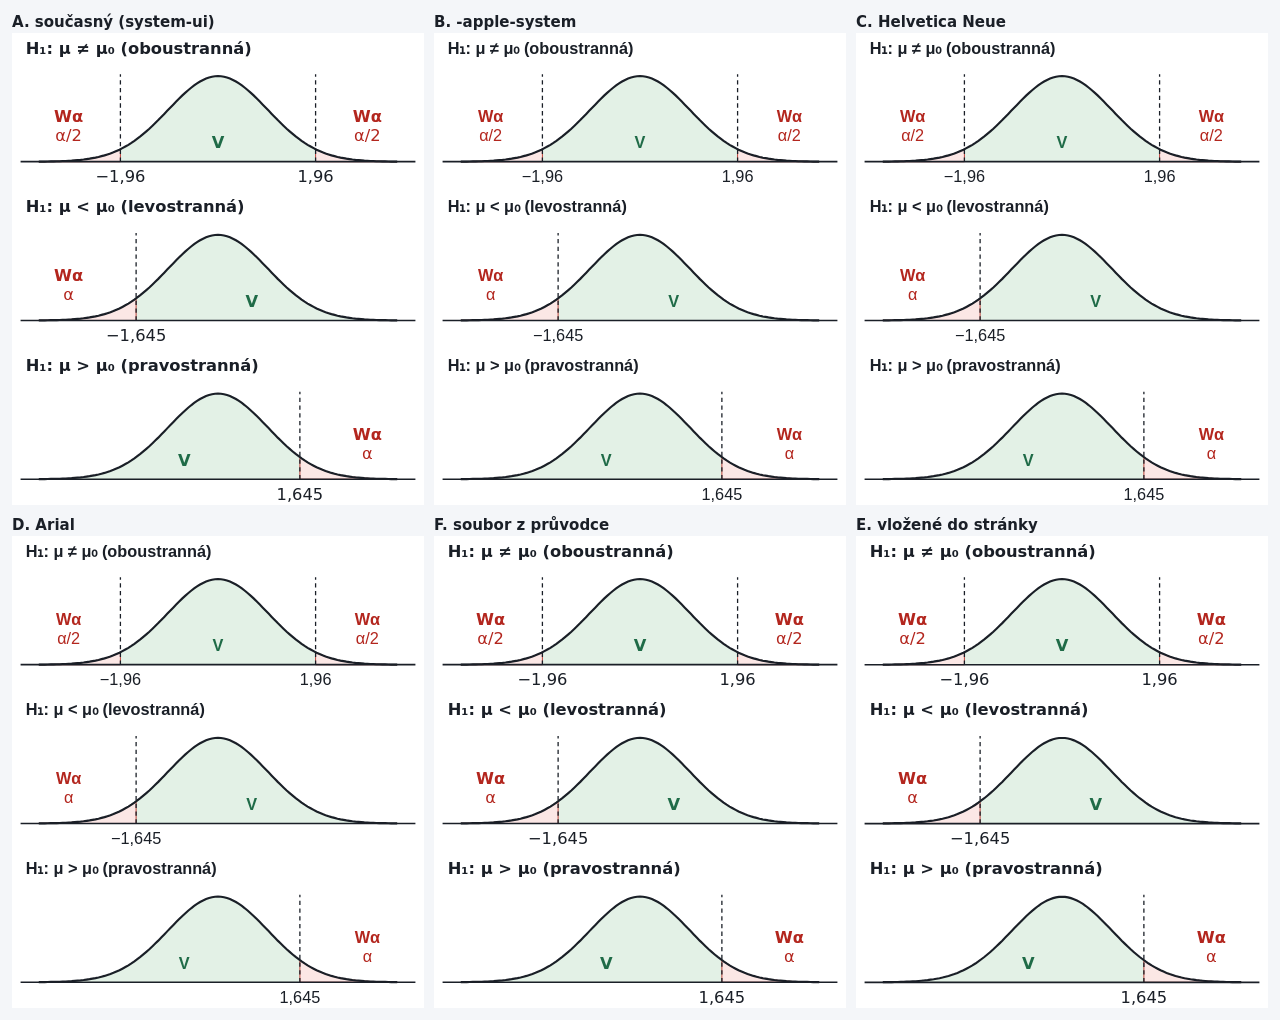
==== test-pisma/index.html @ 45f49739 "Add a temporary font test page for the Firefox diagram text bug" ====
<!doctype html><meta charset="utf-8"><title>Test písma</title><body style="margin:0;padding:12px;background:#f4f6f9;color:#1a1f27;font:400 15px/1.4 system-ui,-apple-system,sans-serif"><div style="display:grid;grid-template-columns:repeat(3,1fr);gap:10px">
<div><b>A. současný (system-ui)</b><img src='a.svg' style='width:100%;display:block;background:#fff'></div>
<div><b>B. -apple-system</b><img src='b.svg' style='width:100%;display:block;background:#fff'></div>
<div><b>C. Helvetica Neue</b><img src='c.svg' style='width:100%;display:block;background:#fff'></div>
<div><b>D. Arial</b><img src='d.svg' style='width:100%;display:block;background:#fff'></div>
<div><b>F. soubor z průvodce</b><img src="../apsta/testy-hypotez/obrazky/kriticky-obor.svg" style="width:100%;display:block;background:#fff"></div><div><b>E. vložené do stránky</b><div style='background:#fff'><svg style="width:100%;display:block" xmlns="http://www.w3.org/2000/svg" viewBox="0 0 480 550" font-family="system-ui, -apple-system, 'Segoe UI', Roboto, Arial, sans-serif" font-size="19">
  <style>
    .ink { fill: #1a1f27; } .ink2 { fill: #4b5563; } .line { stroke: #1a1f27; } .faint { stroke: #d3d9e2; }
    .keep { fill: #e3f1e6; } .reject { fill: #fbe7e5; stroke: #b3261e; } .rej { fill: #b3261e; } .ok { fill: #1f6b47; }
    .beta { fill: #e6eefb; stroke: #1f56b8; } .acc { fill: #1f56b8; } .accl { stroke: #1f56b8; }
    .box { fill: #ffffff; stroke: #4b5563; } .boxa { fill: #e6eefb; stroke: #1f56b8; } .boxok { fill: #e3f1e6; stroke: #1f6b47; } .boxbad { fill: #fbe7e5; stroke: #b3261e; }
    @media (prefers-color-scheme: dark) {
      .ink { fill: #e9ecf1; } .ink2 { fill: #aab2bf; } .line { stroke: #e9ecf1; } .faint { stroke: #333b47; }
      .keep { fill: #1c3328; } .reject { fill: #3d2220; stroke: #ff9a92; } .rej { fill: #ff9a92; } .ok { fill: #7fd4a5; }
      .beta { fill: #232d3f; stroke: #8db4ff; } .acc { fill: #8db4ff; } .accl { stroke: #8db4ff; }
      .box { fill: #1a1f26; stroke: #aab2bf; } .boxa { fill: #232d3f; stroke: #8db4ff; } .boxok { fill: #1c3328; stroke: #7fd4a5; } .boxbad { fill: #3d2220; stroke: #ff9a92; }
    }
  </style>
  <text class="ink" x="16.0" y="24.0" text-anchor="start" font-weight="700" font-size="19">H₁: μ ≠ μ₀ (oboustranná)</text>
  <path class="keep" d="M126.3,150 L126.3,135.4 L128.2,134.4 L130.1,133.4 L132.0,132.4 L133.9,131.3 L135.8,130.1 L137.7,129.0 L139.6,127.7 L141.5,126.4 L143.4,125.1 L145.3,123.7 L147.2,122.3 L149.1,120.8 L151.0,119.3 L152.8,117.7 L154.7,116.1 L156.6,114.5 L158.5,112.8 L160.4,111.1 L162.3,109.3 L164.2,107.5 L166.1,105.7 L168.0,103.8 L169.9,102.0 L171.8,100.0 L173.7,98.1 L175.6,96.2 L177.5,94.2 L179.4,92.2 L181.3,90.3 L183.2,88.3 L185.1,86.3 L186.9,84.4 L188.8,82.4 L190.7,80.5 L192.6,78.5 L194.5,76.7 L196.4,74.8 L198.3,73.0 L200.2,71.2 L202.1,69.4 L204.0,67.7 L205.9,66.1 L207.8,64.5 L209.7,63.0 L211.6,61.5 L213.5,60.2 L215.4,58.9 L217.3,57.6 L219.2,56.5 L221.1,55.4 L222.9,54.5 L224.8,53.6 L226.7,52.8 L228.6,52.2 L230.5,51.6 L232.4,51.1 L234.3,50.7 L236.2,50.5 L238.1,50.3 L240.0,50.3 L241.9,50.3 L243.8,50.5 L245.7,50.7 L247.6,51.1 L249.5,51.6 L251.4,52.2 L253.3,52.8 L255.2,53.6 L257.1,54.5 L258.9,55.4 L260.8,56.5 L262.7,57.6 L264.6,58.9 L266.5,60.2 L268.4,61.5 L270.3,63.0 L272.2,64.5 L274.1,66.1 L276.0,67.7 L277.9,69.4 L279.8,71.2 L281.7,73.0 L283.6,74.8 L285.5,76.7 L287.4,78.5 L289.3,80.5 L291.2,82.4 L293.1,84.4 L294.9,86.3 L296.8,88.3 L298.7,90.3 L300.6,92.2 L302.5,94.2 L304.4,96.2 L306.3,98.1 L308.2,100.0 L310.1,102.0 L312.0,103.8 L313.9,105.7 L315.8,107.5 L317.7,109.3 L319.6,111.1 L321.5,112.8 L323.4,114.5 L325.3,116.1 L327.2,117.7 L329.0,119.3 L330.9,120.8 L332.8,122.3 L334.7,123.7 L336.6,125.1 L338.5,126.4 L340.4,127.7 L342.3,129.0 L344.2,130.1 L346.1,131.3 L348.0,132.4 L349.9,133.4 L351.8,134.4 L353.7,135.4 L353.7,150 Z"/>
  <path class="reject" stroke-width="1" d="M31.2,150 L31.2,149.8 L32.0,149.8 L32.8,149.8 L33.6,149.8 L34.4,149.8 L35.2,149.8 L36.0,149.8 L36.7,149.8 L37.5,149.8 L38.3,149.8 L39.1,149.8 L39.9,149.7 L40.7,149.7 L41.5,149.7 L42.3,149.7 L43.1,149.7 L43.9,149.7 L44.7,149.7 L45.5,149.6 L46.3,149.6 L47.1,149.6 L47.8,149.6 L48.6,149.6 L49.4,149.5 L50.2,149.5 L51.0,149.5 L51.8,149.5 L52.6,149.5 L53.4,149.4 L54.2,149.4 L55.0,149.4 L55.8,149.4 L56.6,149.3 L57.4,149.3 L58.2,149.3 L58.9,149.2 L59.7,149.2 L60.5,149.2 L61.3,149.1 L62.1,149.1 L62.9,149.1 L63.7,149.0 L64.5,149.0 L65.3,148.9 L66.1,148.9 L66.9,148.8 L67.7,148.8 L68.5,148.7 L69.2,148.7 L70.0,148.6 L70.8,148.6 L71.6,148.5 L72.4,148.5 L73.2,148.4 L74.0,148.3 L74.8,148.3 L75.6,148.2 L76.4,148.1 L77.2,148.1 L78.0,148.0 L78.8,147.9 L79.6,147.8 L80.3,147.7 L81.1,147.7 L81.9,147.6 L82.7,147.5 L83.5,147.4 L84.3,147.3 L85.1,147.2 L85.9,147.1 L86.7,147.0 L87.5,146.9 L88.3,146.7 L89.1,146.6 L89.9,146.5 L90.6,146.4 L91.4,146.2 L92.2,146.1 L93.0,146.0 L93.8,145.8 L94.6,145.7 L95.4,145.5 L96.2,145.4 L97.0,145.2 L97.8,145.1 L98.6,144.9 L99.4,144.7 L100.2,144.5 L101.0,144.4 L101.7,144.2 L102.5,144.0 L103.3,143.8 L104.1,143.6 L104.9,143.4 L105.7,143.2 L106.5,142.9 L107.3,142.7 L108.1,142.5 L108.9,142.3 L109.7,142.0 L110.5,141.8 L111.3,141.5 L112.1,141.2 L112.8,141.0 L113.6,140.7 L114.4,140.4 L115.2,140.1 L116.0,139.8 L116.8,139.5 L117.6,139.2 L118.4,138.9 L119.2,138.6 L120.0,138.3 L120.8,137.9 L121.6,137.6 L122.4,137.3 L123.1,136.9 L123.9,136.5 L124.7,136.2 L125.5,135.8 L126.3,135.4 L126.3,150 Z"/>
  <path class="reject" stroke-width="1" d="M353.7,150 L353.7,135.4 L354.5,135.8 L355.3,136.2 L356.1,136.5 L356.9,136.9 L357.6,137.3 L358.4,137.6 L359.2,137.9 L360.0,138.3 L360.8,138.6 L361.6,138.9 L362.4,139.2 L363.2,139.5 L364.0,139.8 L364.8,140.1 L365.6,140.4 L366.4,140.7 L367.2,141.0 L367.9,141.2 L368.7,141.5 L369.5,141.8 L370.3,142.0 L371.1,142.3 L371.9,142.5 L372.7,142.7 L373.5,142.9 L374.3,143.2 L375.1,143.4 L375.9,143.6 L376.7,143.8 L377.5,144.0 L378.3,144.2 L379.0,144.4 L379.8,144.5 L380.6,144.7 L381.4,144.9 L382.2,145.1 L383.0,145.2 L383.8,145.4 L384.6,145.5 L385.4,145.7 L386.2,145.8 L387.0,146.0 L387.8,146.1 L388.6,146.2 L389.4,146.4 L390.1,146.5 L390.9,146.6 L391.7,146.7 L392.5,146.9 L393.3,147.0 L394.1,147.1 L394.9,147.2 L395.7,147.3 L396.5,147.4 L397.3,147.5 L398.1,147.6 L398.9,147.7 L399.7,147.7 L400.4,147.8 L401.2,147.9 L402.0,148.0 L402.8,148.1 L403.6,148.1 L404.4,148.2 L405.2,148.3 L406.0,148.3 L406.8,148.4 L407.6,148.5 L408.4,148.5 L409.2,148.6 L410.0,148.6 L410.8,148.7 L411.5,148.7 L412.3,148.8 L413.1,148.8 L413.9,148.9 L414.7,148.9 L415.5,149.0 L416.3,149.0 L417.1,149.1 L417.9,149.1 L418.7,149.1 L419.5,149.2 L420.3,149.2 L421.1,149.2 L421.8,149.3 L422.6,149.3 L423.4,149.3 L424.2,149.4 L425.0,149.4 L425.8,149.4 L426.6,149.4 L427.4,149.5 L428.2,149.5 L429.0,149.5 L429.8,149.5 L430.6,149.5 L431.4,149.6 L432.2,149.6 L432.9,149.6 L433.7,149.6 L434.5,149.6 L435.3,149.7 L436.1,149.7 L436.9,149.7 L437.7,149.7 L438.5,149.7 L439.3,149.7 L440.1,149.7 L440.9,149.8 L441.7,149.8 L442.5,149.8 L443.3,149.8 L444.0,149.8 L444.8,149.8 L445.6,149.8 L446.4,149.8 L447.2,149.8 L448.0,149.8 L448.8,149.8 L448.8,150 Z"/>
  <path class="line" fill="none" stroke-width="2.5" d="M31.2,149.8 L34.7,149.8 L38.2,149.8 L41.6,149.7 L45.1,149.6 L48.6,149.6 L52.1,149.5 L55.6,149.4 L59.0,149.2 L62.5,149.1 L66.0,148.9 L69.5,148.7 L73.0,148.4 L76.4,148.1 L79.9,147.8 L83.4,147.4 L86.9,146.9 L90.4,146.4 L93.8,145.8 L97.3,145.2 L100.8,144.4 L104.3,143.5 L107.8,142.6 L111.2,141.5 L114.7,140.3 L118.2,139.0 L121.7,137.5 L125.2,136.0 L128.6,134.2 L132.1,132.3 L135.6,130.3 L139.1,128.1 L142.6,125.7 L146.0,123.1 L149.5,120.5 L153.0,117.6 L156.5,114.6 L160.0,111.5 L163.4,108.3 L166.9,104.9 L170.4,101.5 L173.9,97.9 L177.4,94.3 L180.8,90.7 L184.3,87.1 L187.8,83.5 L191.3,79.9 L194.8,76.4 L198.2,73.0 L201.7,69.8 L205.2,66.7 L208.7,63.8 L212.2,61.1 L215.6,58.7 L219.1,56.5 L222.6,54.7 L226.1,53.1 L229.6,51.9 L233.0,51.0 L236.5,50.4 L240.0,50.3 L243.5,50.4 L247.0,51.0 L250.4,51.9 L253.9,53.1 L257.4,54.7 L260.9,56.5 L264.4,58.7 L267.8,61.1 L271.3,63.8 L274.8,66.7 L278.3,69.8 L281.8,73.0 L285.2,76.4 L288.7,79.9 L292.2,83.5 L295.7,87.1 L299.2,90.7 L302.6,94.3 L306.1,97.9 L309.6,101.5 L313.1,104.9 L316.6,108.3 L320.0,111.5 L323.5,114.6 L327.0,117.6 L330.5,120.5 L334.0,123.1 L337.4,125.7 L340.9,128.1 L344.4,130.3 L347.9,132.3 L351.4,134.2 L354.8,136.0 L358.3,137.5 L361.8,139.0 L365.3,140.3 L368.8,141.5 L372.2,142.6 L375.7,143.5 L379.2,144.4 L382.7,145.2 L386.2,145.8 L389.6,146.4 L393.1,146.9 L396.6,147.4 L400.1,147.8 L403.6,148.1 L407.0,148.4 L410.5,148.7 L414.0,148.9 L417.5,149.1 L421.0,149.2 L424.4,149.4 L427.9,149.5 L431.4,149.6 L434.9,149.6 L438.4,149.7 L441.8,149.8 L445.3,149.8 L448.8,149.8"/>
  <line class="line" stroke-width="2" x1="10" y1="150" x2="470" y2="150"/>
  <line class="line" stroke-width="1.5" stroke-dasharray="5 4" x1="126.3" y1="150" x2="126.3" y2="48"/>
  <text class="ink" x="126.3" y="174.0" text-anchor="middle" font-size="19">−1,96</text>
  <line class="line" stroke-width="1.5" stroke-dasharray="5 4" x1="353.7" y1="150" x2="353.7" y2="48"/>
  <text class="ink" x="353.7" y="174.0" text-anchor="middle" font-size="19">1,96</text>
  <text class="rej" x="66.0" y="104.0" text-anchor="middle" font-weight="700" font-size="19">Wα</text>
  <text class="rej" x="66.0" y="126.0" text-anchor="middle" font-size="19">α/2</text>
  <text class="rej" x="414.0" y="104.0" text-anchor="middle" font-weight="700" font-size="19">Wα</text>
  <text class="rej" x="414.0" y="126.0" text-anchor="middle" font-size="19">α/2</text>
  <text class="ok" x="240.0" y="134.0" text-anchor="middle" font-weight="700" font-size="19">V</text>
  <text class="ink" x="16.0" y="209.0" text-anchor="start" font-weight="700" font-size="19">H₁: μ &lt; μ₀ (levostranná)</text>
  <path class="keep" d="M144.6,335 L144.6,309.2 L147.1,307.3 L149.7,305.3 L152.2,303.3 L154.7,301.2 L157.3,298.9 L159.8,296.7 L162.3,294.3 L164.9,291.9 L167.4,289.4 L169.9,286.9 L172.5,284.4 L175.0,281.8 L177.5,279.1 L180.1,276.5 L182.6,273.9 L185.2,271.2 L187.7,268.6 L190.2,266.0 L192.8,263.4 L195.3,260.9 L197.8,258.4 L200.4,256.0 L202.9,253.7 L205.4,251.5 L208.0,249.4 L210.5,247.4 L213.0,245.5 L215.6,243.7 L218.1,242.1 L220.6,240.7 L223.2,239.4 L225.7,238.2 L228.2,237.3 L230.8,236.5 L233.3,235.9 L235.9,235.5 L238.4,235.3 L240.9,235.3 L243.5,235.4 L246.0,235.8 L248.5,236.3 L251.1,237.1 L253.6,238.0 L256.1,239.0 L258.7,240.3 L261.2,241.7 L263.7,243.3 L266.3,245.0 L268.8,246.8 L271.3,248.8 L273.9,250.9 L276.4,253.1 L278.9,255.4 L281.5,257.8 L284.0,260.2 L286.6,262.7 L289.1,265.3 L291.6,267.9 L294.2,270.5 L296.7,273.1 L299.2,275.8 L301.8,278.4 L304.3,281.1 L306.8,283.7 L309.4,286.2 L311.9,288.8 L314.4,291.2 L317.0,293.7 L319.5,296.0 L322.0,298.3 L324.6,300.6 L327.1,302.7 L329.7,304.8 L332.2,306.8 L334.7,308.7 L337.3,310.5 L339.8,312.3 L342.3,314.0 L344.9,315.5 L347.4,317.0 L349.9,318.5 L352.5,319.8 L355.0,321.0 L357.5,322.2 L360.1,323.3 L362.6,324.3 L365.1,325.3 L367.7,326.2 L370.2,327.0 L372.7,327.7 L375.3,328.4 L377.8,329.1 L380.4,329.7 L382.9,330.2 L385.4,330.7 L388.0,331.1 L390.5,331.6 L393.0,331.9 L395.6,332.3 L398.1,332.6 L400.6,332.8 L403.2,333.1 L405.7,333.3 L408.2,333.5 L410.8,333.7 L413.3,333.9 L415.8,334.0 L418.4,334.1 L420.9,334.2 L423.4,334.3 L426.0,334.4 L428.5,334.5 L431.1,334.6 L433.6,334.6 L436.1,334.7 L438.7,334.7 L441.2,334.8 L443.7,334.8 L446.3,334.8 L448.8,334.8 L448.8,335 Z"/>
  <path class="reject" stroke-width="1" d="M31.2,335 L31.2,334.8 L32.1,334.8 L33.1,334.8 L34.0,334.8 L35.0,334.8 L35.9,334.8 L36.9,334.8 L37.8,334.8 L38.8,334.8 L39.7,334.7 L40.6,334.7 L41.6,334.7 L42.5,334.7 L43.5,334.7 L44.4,334.7 L45.4,334.6 L46.3,334.6 L47.3,334.6 L48.2,334.6 L49.2,334.6 L50.1,334.5 L51.0,334.5 L52.0,334.5 L52.9,334.5 L53.9,334.4 L54.8,334.4 L55.8,334.4 L56.7,334.3 L57.7,334.3 L58.6,334.3 L59.5,334.2 L60.5,334.2 L61.4,334.1 L62.4,334.1 L63.3,334.0 L64.3,334.0 L65.2,333.9 L66.2,333.9 L67.1,333.8 L68.1,333.8 L69.0,333.7 L69.9,333.6 L70.9,333.6 L71.8,333.5 L72.8,333.4 L73.7,333.4 L74.7,333.3 L75.6,333.2 L76.6,333.1 L77.5,333.0 L78.4,332.9 L79.4,332.8 L80.3,332.7 L81.3,332.6 L82.2,332.5 L83.2,332.4 L84.1,332.3 L85.1,332.2 L86.0,332.1 L87.0,331.9 L87.9,331.8 L88.8,331.7 L89.8,331.5 L90.7,331.4 L91.7,331.2 L92.6,331.0 L93.6,330.9 L94.5,330.7 L95.5,330.5 L96.4,330.3 L97.3,330.2 L98.3,330.0 L99.2,329.8 L100.2,329.5 L101.1,329.3 L102.1,329.1 L103.0,328.9 L104.0,328.6 L104.9,328.4 L105.8,328.1 L106.8,327.9 L107.7,327.6 L108.7,327.3 L109.6,327.0 L110.6,326.7 L111.5,326.4 L112.5,326.1 L113.4,325.8 L114.4,325.5 L115.3,325.1 L116.2,324.8 L117.2,324.4 L118.1,324.0 L119.1,323.7 L120.0,323.3 L121.0,322.9 L121.9,322.4 L122.9,322.0 L123.8,321.6 L124.7,321.2 L125.7,320.7 L126.6,320.2 L127.6,319.8 L128.5,319.3 L129.5,318.8 L130.4,318.3 L131.4,317.7 L132.3,317.2 L133.3,316.7 L134.2,316.1 L135.1,315.5 L136.1,315.0 L137.0,314.4 L138.0,313.8 L138.9,313.2 L139.9,312.5 L140.8,311.9 L141.8,311.2 L142.7,310.6 L143.6,309.9 L144.6,309.2 L144.6,335 Z"/>
  <path class="line" fill="none" stroke-width="2.5" d="M31.2,334.8 L34.7,334.8 L38.2,334.8 L41.6,334.7 L45.1,334.6 L48.6,334.6 L52.1,334.5 L55.6,334.4 L59.0,334.2 L62.5,334.1 L66.0,333.9 L69.5,333.7 L73.0,333.4 L76.4,333.1 L79.9,332.8 L83.4,332.4 L86.9,331.9 L90.4,331.4 L93.8,330.8 L97.3,330.2 L100.8,329.4 L104.3,328.5 L107.8,327.6 L111.2,326.5 L114.7,325.3 L118.2,324.0 L121.7,322.5 L125.2,321.0 L128.6,319.2 L132.1,317.3 L135.6,315.3 L139.1,313.1 L142.6,310.7 L146.0,308.1 L149.5,305.5 L153.0,302.6 L156.5,299.6 L160.0,296.5 L163.4,293.3 L166.9,289.9 L170.4,286.5 L173.9,282.9 L177.4,279.3 L180.8,275.7 L184.3,272.1 L187.8,268.5 L191.3,264.9 L194.8,261.4 L198.2,258.0 L201.7,254.8 L205.2,251.7 L208.7,248.8 L212.2,246.1 L215.6,243.7 L219.1,241.5 L222.6,239.7 L226.1,238.1 L229.6,236.9 L233.0,236.0 L236.5,235.4 L240.0,235.3 L243.5,235.4 L247.0,236.0 L250.4,236.9 L253.9,238.1 L257.4,239.7 L260.9,241.5 L264.4,243.7 L267.8,246.1 L271.3,248.8 L274.8,251.7 L278.3,254.8 L281.8,258.0 L285.2,261.4 L288.7,264.9 L292.2,268.5 L295.7,272.1 L299.2,275.7 L302.6,279.3 L306.1,282.9 L309.6,286.5 L313.1,289.9 L316.6,293.3 L320.0,296.5 L323.5,299.6 L327.0,302.6 L330.5,305.5 L334.0,308.1 L337.4,310.7 L340.9,313.1 L344.4,315.3 L347.9,317.3 L351.4,319.2 L354.8,321.0 L358.3,322.5 L361.8,324.0 L365.3,325.3 L368.8,326.5 L372.2,327.6 L375.7,328.5 L379.2,329.4 L382.7,330.2 L386.2,330.8 L389.6,331.4 L393.1,331.9 L396.6,332.4 L400.1,332.8 L403.6,333.1 L407.0,333.4 L410.5,333.7 L414.0,333.9 L417.5,334.1 L421.0,334.2 L424.4,334.4 L427.9,334.5 L431.4,334.6 L434.9,334.6 L438.4,334.7 L441.8,334.8 L445.3,334.8 L448.8,334.8"/>
  <line class="line" stroke-width="2" x1="10" y1="335" x2="470" y2="335"/>
  <line class="line" stroke-width="1.5" stroke-dasharray="5 4" x1="144.6" y1="335" x2="144.6" y2="233"/>
  <text class="ink" x="144.6" y="359.0" text-anchor="middle" font-size="19">−1,645</text>
  <text class="rej" x="66.0" y="289.0" text-anchor="middle" font-weight="700" font-size="19">Wα</text>
  <text class="rej" x="66.0" y="311.0" text-anchor="middle" font-size="19">α</text>
  <text class="ok" x="279.3" y="319.0" text-anchor="middle" font-weight="700" font-size="19">V</text>
  <text class="ink" x="16.0" y="394.0" text-anchor="start" font-weight="700" font-size="19">H₁: μ &gt; μ₀ (pravostranná)</text>
  <path class="keep" d="M31.2,520 L31.2,519.8 L33.7,519.8 L36.3,519.8 L38.8,519.8 L41.3,519.7 L43.9,519.7 L46.4,519.6 L48.9,519.6 L51.5,519.5 L54.0,519.4 L56.6,519.3 L59.1,519.2 L61.6,519.1 L64.2,519.0 L66.7,518.9 L69.2,518.7 L71.8,518.5 L74.3,518.3 L76.8,518.1 L79.4,517.8 L81.9,517.6 L84.4,517.3 L87.0,516.9 L89.5,516.6 L92.0,516.1 L94.6,515.7 L97.1,515.2 L99.6,514.7 L102.2,514.1 L104.7,513.4 L107.3,512.7 L109.8,512.0 L112.3,511.2 L114.9,510.3 L117.4,509.3 L119.9,508.3 L122.5,507.2 L125.0,506.0 L127.5,504.8 L130.1,503.5 L132.6,502.0 L135.1,500.5 L137.7,499.0 L140.2,497.3 L142.7,495.5 L145.3,493.7 L147.8,491.8 L150.3,489.8 L152.9,487.7 L155.4,485.6 L158.0,483.3 L160.5,481.0 L163.0,478.7 L165.6,476.2 L168.1,473.8 L170.6,471.2 L173.2,468.7 L175.7,466.1 L178.2,463.4 L180.8,460.8 L183.3,458.1 L185.8,455.5 L188.4,452.9 L190.9,450.3 L193.4,447.7 L196.0,445.2 L198.5,442.8 L201.1,440.4 L203.6,438.1 L206.1,435.9 L208.7,433.8 L211.2,431.8 L213.7,430.0 L216.3,428.3 L218.8,426.7 L221.3,425.3 L223.9,424.0 L226.4,423.0 L228.9,422.1 L231.5,421.3 L234.0,420.8 L236.5,420.4 L239.1,420.3 L241.6,420.3 L244.1,420.5 L246.7,420.9 L249.2,421.5 L251.8,422.3 L254.3,423.2 L256.8,424.4 L259.4,425.7 L261.9,427.1 L264.4,428.7 L267.0,430.5 L269.5,432.4 L272.0,434.4 L274.6,436.5 L277.1,438.7 L279.6,441.0 L282.2,443.4 L284.7,445.9 L287.2,448.4 L289.8,451.0 L292.3,453.6 L294.8,456.2 L297.4,458.9 L299.9,461.5 L302.5,464.1 L305.0,466.8 L307.5,469.4 L310.1,471.9 L312.6,474.4 L315.1,476.9 L317.7,479.3 L320.2,481.7 L322.7,483.9 L325.3,486.2 L327.8,488.3 L330.3,490.3 L332.9,492.3 L335.4,494.2 L335.4,520 Z"/>
  <path class="reject" stroke-width="1" d="M335.4,520 L335.4,494.2 L336.4,494.9 L337.3,495.6 L338.2,496.2 L339.2,496.9 L340.1,497.5 L341.1,498.2 L342.0,498.8 L343.0,499.4 L343.9,500.0 L344.9,500.5 L345.8,501.1 L346.7,501.7 L347.7,502.2 L348.6,502.7 L349.6,503.3 L350.5,503.8 L351.5,504.3 L352.4,504.8 L353.4,505.2 L354.3,505.7 L355.3,506.2 L356.2,506.6 L357.1,507.0 L358.1,507.4 L359.0,507.9 L360.0,508.3 L360.9,508.7 L361.9,509.0 L362.8,509.4 L363.8,509.8 L364.7,510.1 L365.6,510.5 L366.6,510.8 L367.5,511.1 L368.5,511.4 L369.4,511.7 L370.4,512.0 L371.3,512.3 L372.3,512.6 L373.2,512.9 L374.2,513.1 L375.1,513.4 L376.0,513.6 L377.0,513.9 L377.9,514.1 L378.9,514.3 L379.8,514.5 L380.8,514.8 L381.7,515.0 L382.7,515.2 L383.6,515.3 L384.5,515.5 L385.5,515.7 L386.4,515.9 L387.4,516.0 L388.3,516.2 L389.3,516.4 L390.2,516.5 L391.2,516.7 L392.1,516.8 L393.0,516.9 L394.0,517.1 L394.9,517.2 L395.9,517.3 L396.8,517.4 L397.8,517.5 L398.7,517.6 L399.7,517.7 L400.6,517.8 L401.6,517.9 L402.5,518.0 L403.4,518.1 L404.4,518.2 L405.3,518.3 L406.3,518.4 L407.2,518.4 L408.2,518.5 L409.1,518.6 L410.1,518.6 L411.0,518.7 L411.9,518.8 L412.9,518.8 L413.8,518.9 L414.8,518.9 L415.7,519.0 L416.7,519.0 L417.6,519.1 L418.6,519.1 L419.5,519.2 L420.5,519.2 L421.4,519.3 L422.3,519.3 L423.3,519.3 L424.2,519.4 L425.2,519.4 L426.1,519.4 L427.1,519.5 L428.0,519.5 L429.0,519.5 L429.9,519.5 L430.8,519.6 L431.8,519.6 L432.7,519.6 L433.7,519.6 L434.6,519.6 L435.6,519.7 L436.5,519.7 L437.5,519.7 L438.4,519.7 L439.4,519.7 L440.3,519.7 L441.2,519.8 L442.2,519.8 L443.1,519.8 L444.1,519.8 L445.0,519.8 L446.0,519.8 L446.9,519.8 L447.9,519.8 L448.8,519.8 L448.8,520 Z"/>
  <path class="line" fill="none" stroke-width="2.5" d="M31.2,519.8 L34.7,519.8 L38.2,519.8 L41.6,519.7 L45.1,519.6 L48.6,519.6 L52.1,519.5 L55.6,519.4 L59.0,519.2 L62.5,519.1 L66.0,518.9 L69.5,518.7 L73.0,518.4 L76.4,518.1 L79.9,517.8 L83.4,517.4 L86.9,516.9 L90.4,516.4 L93.8,515.8 L97.3,515.2 L100.8,514.4 L104.3,513.5 L107.8,512.6 L111.2,511.5 L114.7,510.3 L118.2,509.0 L121.7,507.5 L125.2,506.0 L128.6,504.2 L132.1,502.3 L135.6,500.3 L139.1,498.1 L142.6,495.7 L146.0,493.1 L149.5,490.5 L153.0,487.6 L156.5,484.6 L160.0,481.5 L163.4,478.3 L166.9,474.9 L170.4,471.5 L173.9,467.9 L177.4,464.3 L180.8,460.7 L184.3,457.1 L187.8,453.5 L191.3,449.9 L194.8,446.4 L198.2,443.0 L201.7,439.8 L205.2,436.7 L208.7,433.8 L212.2,431.1 L215.6,428.7 L219.1,426.5 L222.6,424.7 L226.1,423.1 L229.6,421.9 L233.0,421.0 L236.5,420.4 L240.0,420.3 L243.5,420.4 L247.0,421.0 L250.4,421.9 L253.9,423.1 L257.4,424.7 L260.9,426.5 L264.4,428.7 L267.8,431.1 L271.3,433.8 L274.8,436.7 L278.3,439.8 L281.8,443.0 L285.2,446.4 L288.7,449.9 L292.2,453.5 L295.7,457.1 L299.2,460.7 L302.6,464.3 L306.1,467.9 L309.6,471.5 L313.1,474.9 L316.6,478.3 L320.0,481.5 L323.5,484.6 L327.0,487.6 L330.5,490.5 L334.0,493.1 L337.4,495.7 L340.9,498.1 L344.4,500.3 L347.9,502.3 L351.4,504.2 L354.8,506.0 L358.3,507.5 L361.8,509.0 L365.3,510.3 L368.8,511.5 L372.2,512.6 L375.7,513.5 L379.2,514.4 L382.7,515.2 L386.2,515.8 L389.6,516.4 L393.1,516.9 L396.6,517.4 L400.1,517.8 L403.6,518.1 L407.0,518.4 L410.5,518.7 L414.0,518.9 L417.5,519.1 L421.0,519.2 L424.4,519.4 L427.9,519.5 L431.4,519.6 L434.9,519.6 L438.4,519.7 L441.8,519.8 L445.3,519.8 L448.8,519.8"/>
  <line class="line" stroke-width="2" x1="10" y1="520" x2="470" y2="520"/>
  <line class="line" stroke-width="1.5" stroke-dasharray="5 4" x1="335.4" y1="520" x2="335.4" y2="418"/>
  <text class="ink" x="335.4" y="544.0" text-anchor="middle" font-size="19">1,645</text>
  <text class="rej" x="414.0" y="474.0" text-anchor="middle" font-weight="700" font-size="19">Wα</text>
  <text class="rej" x="414.0" y="496.0" text-anchor="middle" font-size="19">α</text>
  <text class="ok" x="200.7" y="504.0" text-anchor="middle" font-weight="700" font-size="19">V</text>
</svg></div></div></div>
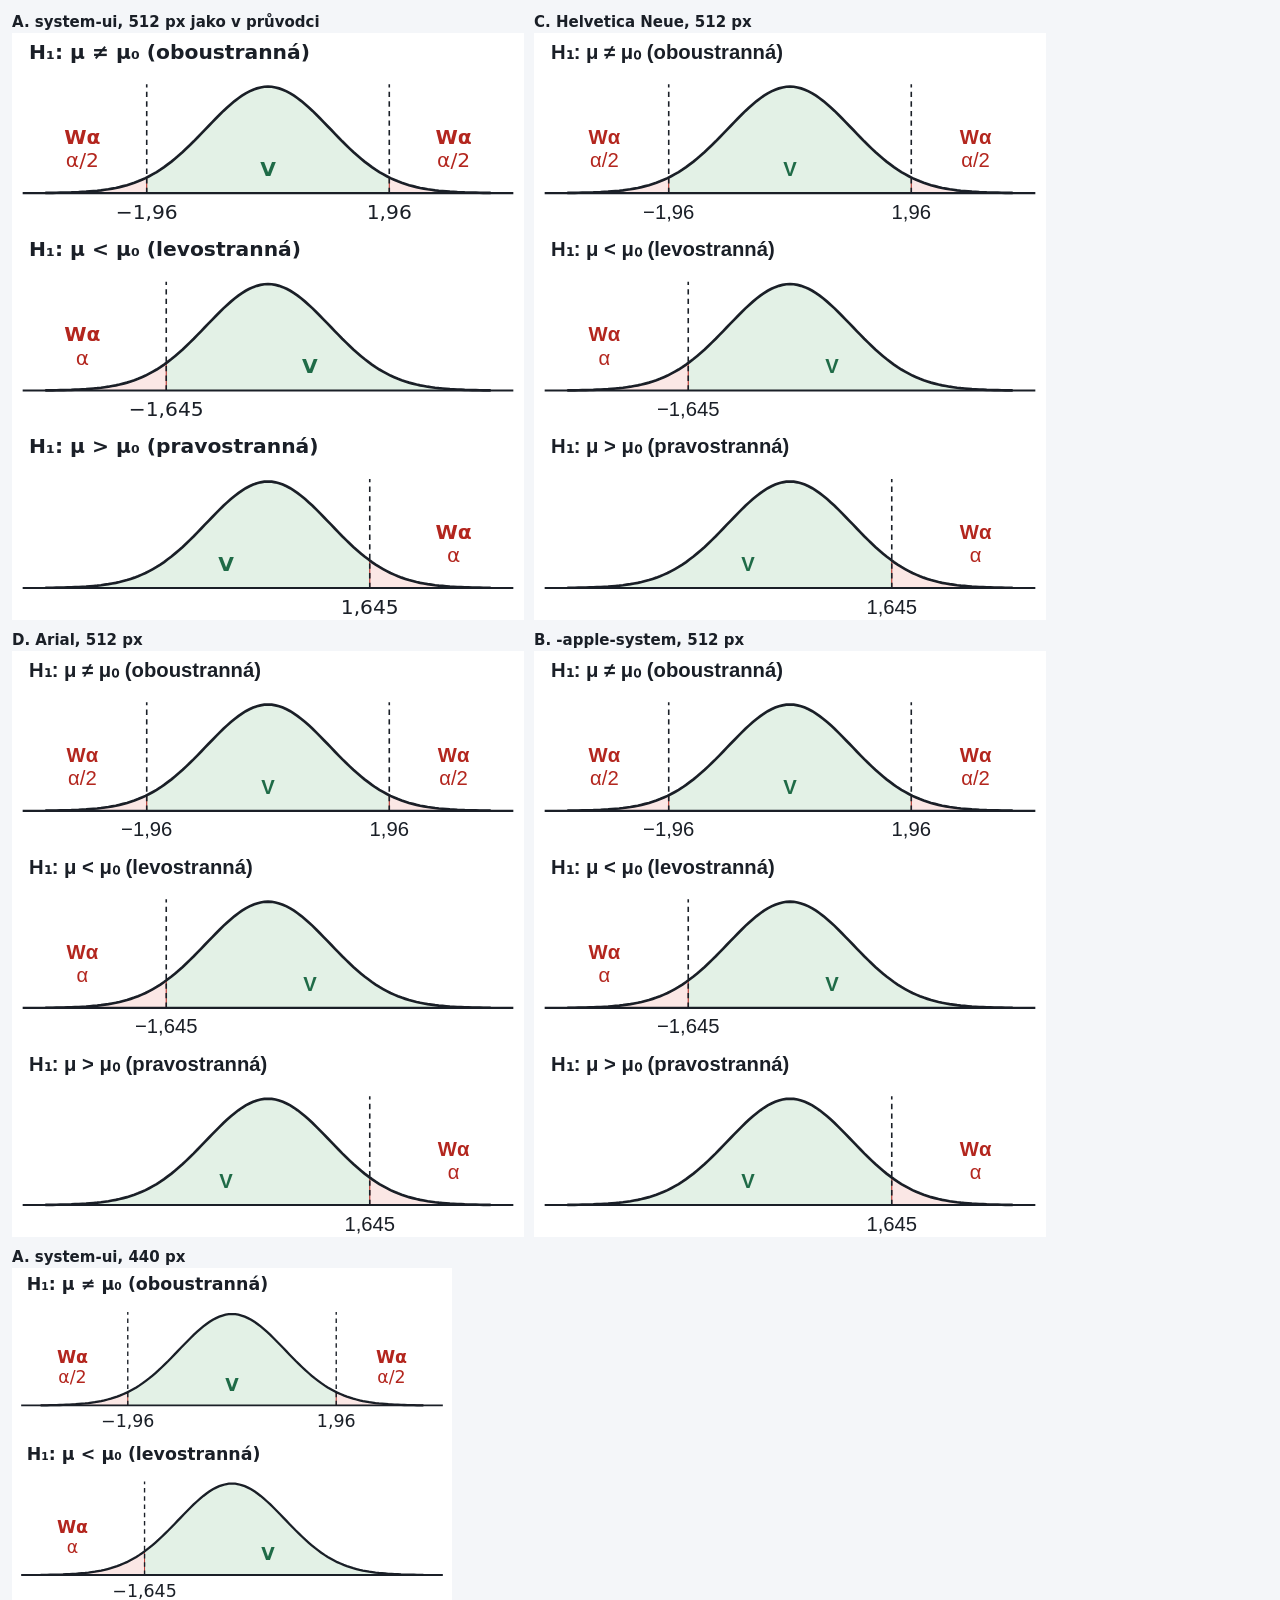
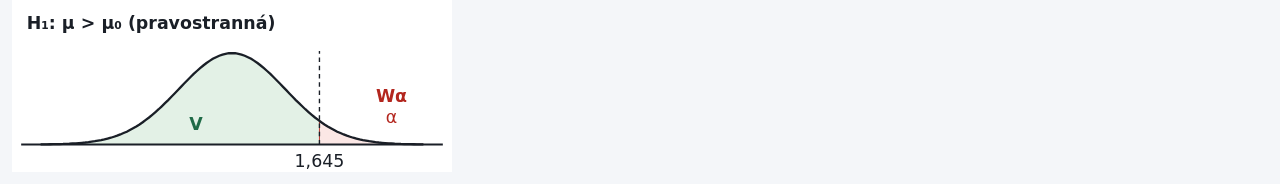
==== commit 0d23980a: "Show the font test diagrams at the guide's width" ====
--- a/test-pisma/index.html
+++ b/test-pisma/index.html
@@ -1,54 +1,9 @@
-<!doctype html><meta charset="utf-8"><title>Test písma</title><body style="margin:0;padding:12px;background:#f4f6f9;color:#1a1f27;font:400 15px/1.4 system-ui,-apple-system,sans-serif"><div style="display:grid;grid-template-columns:repeat(3,1fr);gap:10px">
-<div><b>A. současný (system-ui)</b><img src='a.svg' style='width:100%;display:block;background:#fff'></div>
-<div><b>B. -apple-system</b><img src='b.svg' style='width:100%;display:block;background:#fff'></div>
-<div><b>C. Helvetica Neue</b><img src='c.svg' style='width:100%;display:block;background:#fff'></div>
-<div><b>D. Arial</b><img src='d.svg' style='width:100%;display:block;background:#fff'></div>
-<div><b>F. soubor z průvodce</b><img src="../apsta/testy-hypotez/obrazky/kriticky-obor.svg" style="width:100%;display:block;background:#fff"></div><div><b>E. vložené do stránky</b><div style='background:#fff'><svg style="width:100%;display:block" xmlns="http://www.w3.org/2000/svg" viewBox="0 0 480 550" font-family="system-ui, -apple-system, 'Segoe UI', Roboto, Arial, sans-serif" font-size="19">
-  <style>
-    .ink { fill: #1a1f27; } .ink2 { fill: #4b5563; } .line { stroke: #1a1f27; } .faint { stroke: #d3d9e2; }
-    .keep { fill: #e3f1e6; } .reject { fill: #fbe7e5; stroke: #b3261e; } .rej { fill: #b3261e; } .ok { fill: #1f6b47; }
-    .beta { fill: #e6eefb; stroke: #1f56b8; } .acc { fill: #1f56b8; } .accl { stroke: #1f56b8; }
-    .box { fill: #ffffff; stroke: #4b5563; } .boxa { fill: #e6eefb; stroke: #1f56b8; } .boxok { fill: #e3f1e6; stroke: #1f6b47; } .boxbad { fill: #fbe7e5; stroke: #b3261e; }
-    @media (prefers-color-scheme: dark) {
-      .ink { fill: #e9ecf1; } .ink2 { fill: #aab2bf; } .line { stroke: #e9ecf1; } .faint { stroke: #333b47; }
-      .keep { fill: #1c3328; } .reject { fill: #3d2220; stroke: #ff9a92; } .rej { fill: #ff9a92; } .ok { fill: #7fd4a5; }
-      .beta { fill: #232d3f; stroke: #8db4ff; } .acc { fill: #8db4ff; } .accl { stroke: #8db4ff; }
-      .box { fill: #1a1f26; stroke: #aab2bf; } .boxa { fill: #232d3f; stroke: #8db4ff; } .boxok { fill: #1c3328; stroke: #7fd4a5; } .boxbad { fill: #3d2220; stroke: #ff9a92; }
-    }
-  </style>
-  <text class="ink" x="16.0" y="24.0" text-anchor="start" font-weight="700" font-size="19">H₁: μ ≠ μ₀ (oboustranná)</text>
-  <path class="keep" d="M126.3,150 L126.3,135.4 L128.2,134.4 L130.1,133.4 L132.0,132.4 L133.9,131.3 L135.8,130.1 L137.7,129.0 L139.6,127.7 L141.5,126.4 L143.4,125.1 L145.3,123.7 L147.2,122.3 L149.1,120.8 L151.0,119.3 L152.8,117.7 L154.7,116.1 L156.6,114.5 L158.5,112.8 L160.4,111.1 L162.3,109.3 L164.2,107.5 L166.1,105.7 L168.0,103.8 L169.9,102.0 L171.8,100.0 L173.7,98.1 L175.6,96.2 L177.5,94.2 L179.4,92.2 L181.3,90.3 L183.2,88.3 L185.1,86.3 L186.9,84.4 L188.8,82.4 L190.7,80.5 L192.6,78.5 L194.5,76.7 L196.4,74.8 L198.3,73.0 L200.2,71.2 L202.1,69.4 L204.0,67.7 L205.9,66.1 L207.8,64.5 L209.7,63.0 L211.6,61.5 L213.5,60.2 L215.4,58.9 L217.3,57.6 L219.2,56.5 L221.1,55.4 L222.9,54.5 L224.8,53.6 L226.7,52.8 L228.6,52.2 L230.5,51.6 L232.4,51.1 L234.3,50.7 L236.2,50.5 L238.1,50.3 L240.0,50.3 L241.9,50.3 L243.8,50.5 L245.7,50.7 L247.6,51.1 L249.5,51.6 L251.4,52.2 L253.3,52.8 L255.2,53.6 L257.1,54.5 L258.9,55.4 L260.8,56.5 L262.7,57.6 L264.6,58.9 L266.5,60.2 L268.4,61.5 L270.3,63.0 L272.2,64.5 L274.1,66.1 L276.0,67.7 L277.9,69.4 L279.8,71.2 L281.7,73.0 L283.6,74.8 L285.5,76.7 L287.4,78.5 L289.3,80.5 L291.2,82.4 L293.1,84.4 L294.9,86.3 L296.8,88.3 L298.7,90.3 L300.6,92.2 L302.5,94.2 L304.4,96.2 L306.3,98.1 L308.2,100.0 L310.1,102.0 L312.0,103.8 L313.9,105.7 L315.8,107.5 L317.7,109.3 L319.6,111.1 L321.5,112.8 L323.4,114.5 L325.3,116.1 L327.2,117.7 L329.0,119.3 L330.9,120.8 L332.8,122.3 L334.7,123.7 L336.6,125.1 L338.5,126.4 L340.4,127.7 L342.3,129.0 L344.2,130.1 L346.1,131.3 L348.0,132.4 L349.9,133.4 L351.8,134.4 L353.7,135.4 L353.7,150 Z"/>
-  <path class="reject" stroke-width="1" d="M31.2,150 L31.2,149.8 L32.0,149.8 L32.8,149.8 L33.6,149.8 L34.4,149.8 L35.2,149.8 L36.0,149.8 L36.7,149.8 L37.5,149.8 L38.3,149.8 L39.1,149.8 L39.9,149.7 L40.7,149.7 L41.5,149.7 L42.3,149.7 L43.1,149.7 L43.9,149.7 L44.7,149.7 L45.5,149.6 L46.3,149.6 L47.1,149.6 L47.8,149.6 L48.6,149.6 L49.4,149.5 L50.2,149.5 L51.0,149.5 L51.8,149.5 L52.6,149.5 L53.4,149.4 L54.2,149.4 L55.0,149.4 L55.8,149.4 L56.6,149.3 L57.4,149.3 L58.2,149.3 L58.9,149.2 L59.7,149.2 L60.5,149.2 L61.3,149.1 L62.1,149.1 L62.9,149.1 L63.7,149.0 L64.5,149.0 L65.3,148.9 L66.1,148.9 L66.9,148.8 L67.7,148.8 L68.5,148.7 L69.2,148.7 L70.0,148.6 L70.8,148.6 L71.6,148.5 L72.4,148.5 L73.2,148.4 L74.0,148.3 L74.8,148.3 L75.6,148.2 L76.4,148.1 L77.2,148.1 L78.0,148.0 L78.8,147.9 L79.6,147.8 L80.3,147.7 L81.1,147.7 L81.9,147.6 L82.7,147.5 L83.5,147.4 L84.3,147.3 L85.1,147.2 L85.9,147.1 L86.7,147.0 L87.5,146.9 L88.3,146.7 L89.1,146.6 L89.9,146.5 L90.6,146.4 L91.4,146.2 L92.2,146.1 L93.0,146.0 L93.8,145.8 L94.6,145.7 L95.4,145.5 L96.2,145.4 L97.0,145.2 L97.8,145.1 L98.6,144.9 L99.4,144.7 L100.2,144.5 L101.0,144.4 L101.7,144.2 L102.5,144.0 L103.3,143.8 L104.1,143.6 L104.9,143.4 L105.7,143.2 L106.5,142.9 L107.3,142.7 L108.1,142.5 L108.9,142.3 L109.7,142.0 L110.5,141.8 L111.3,141.5 L112.1,141.2 L112.8,141.0 L113.6,140.7 L114.4,140.4 L115.2,140.1 L116.0,139.8 L116.8,139.5 L117.6,139.2 L118.4,138.9 L119.2,138.6 L120.0,138.3 L120.8,137.9 L121.6,137.6 L122.4,137.3 L123.1,136.9 L123.9,136.5 L124.7,136.2 L125.5,135.8 L126.3,135.4 L126.3,150 Z"/>
-  <path class="reject" stroke-width="1" d="M353.7,150 L353.7,135.4 L354.5,135.8 L355.3,136.2 L356.1,136.5 L356.9,136.9 L357.6,137.3 L358.4,137.6 L359.2,137.9 L360.0,138.3 L360.8,138.6 L361.6,138.9 L362.4,139.2 L363.2,139.5 L364.0,139.8 L364.8,140.1 L365.6,140.4 L366.4,140.7 L367.2,141.0 L367.9,141.2 L368.7,141.5 L369.5,141.8 L370.3,142.0 L371.1,142.3 L371.9,142.5 L372.7,142.7 L373.5,142.9 L374.3,143.2 L375.1,143.4 L375.9,143.6 L376.7,143.8 L377.5,144.0 L378.3,144.2 L379.0,144.4 L379.8,144.5 L380.6,144.7 L381.4,144.9 L382.2,145.1 L383.0,145.2 L383.8,145.4 L384.6,145.5 L385.4,145.7 L386.2,145.8 L387.0,146.0 L387.8,146.1 L388.6,146.2 L389.4,146.4 L390.1,146.5 L390.9,146.6 L391.7,146.7 L392.5,146.9 L393.3,147.0 L394.1,147.1 L394.9,147.2 L395.7,147.3 L396.5,147.4 L397.3,147.5 L398.1,147.6 L398.9,147.7 L399.7,147.7 L400.4,147.8 L401.2,147.9 L402.0,148.0 L402.8,148.1 L403.6,148.1 L404.4,148.2 L405.2,148.3 L406.0,148.3 L406.8,148.4 L407.6,148.5 L408.4,148.5 L409.2,148.6 L410.0,148.6 L410.8,148.7 L411.5,148.7 L412.3,148.8 L413.1,148.8 L413.9,148.9 L414.7,148.9 L415.5,149.0 L416.3,149.0 L417.1,149.1 L417.9,149.1 L418.7,149.1 L419.5,149.2 L420.3,149.2 L421.1,149.2 L421.8,149.3 L422.6,149.3 L423.4,149.3 L424.2,149.4 L425.0,149.4 L425.8,149.4 L426.6,149.4 L427.4,149.5 L428.2,149.5 L429.0,149.5 L429.8,149.5 L430.6,149.5 L431.4,149.6 L432.2,149.6 L432.9,149.6 L433.7,149.6 L434.5,149.6 L435.3,149.7 L436.1,149.7 L436.9,149.7 L437.7,149.7 L438.5,149.7 L439.3,149.7 L440.1,149.7 L440.9,149.8 L441.7,149.8 L442.5,149.8 L443.3,149.8 L444.0,149.8 L444.8,149.8 L445.6,149.8 L446.4,149.8 L447.2,149.8 L448.0,149.8 L448.8,149.8 L448.8,150 Z"/>
-  <path class="line" fill="none" stroke-width="2.5" d="M31.2,149.8 L34.7,149.8 L38.2,149.8 L41.6,149.7 L45.1,149.6 L48.6,149.6 L52.1,149.5 L55.6,149.4 L59.0,149.2 L62.5,149.1 L66.0,148.9 L69.5,148.7 L73.0,148.4 L76.4,148.1 L79.9,147.8 L83.4,147.4 L86.9,146.9 L90.4,146.4 L93.8,145.8 L97.3,145.2 L100.8,144.4 L104.3,143.5 L107.8,142.6 L111.2,141.5 L114.7,140.3 L118.2,139.0 L121.7,137.5 L125.2,136.0 L128.6,134.2 L132.1,132.3 L135.6,130.3 L139.1,128.1 L142.6,125.7 L146.0,123.1 L149.5,120.5 L153.0,117.6 L156.5,114.6 L160.0,111.5 L163.4,108.3 L166.9,104.9 L170.4,101.5 L173.9,97.9 L177.4,94.3 L180.8,90.7 L184.3,87.1 L187.8,83.5 L191.3,79.9 L194.8,76.4 L198.2,73.0 L201.7,69.8 L205.2,66.7 L208.7,63.8 L212.2,61.1 L215.6,58.7 L219.1,56.5 L222.6,54.7 L226.1,53.1 L229.6,51.9 L233.0,51.0 L236.5,50.4 L240.0,50.3 L243.5,50.4 L247.0,51.0 L250.4,51.9 L253.9,53.1 L257.4,54.7 L260.9,56.5 L264.4,58.7 L267.8,61.1 L271.3,63.8 L274.8,66.7 L278.3,69.8 L281.8,73.0 L285.2,76.4 L288.7,79.9 L292.2,83.5 L295.7,87.1 L299.2,90.7 L302.6,94.3 L306.1,97.9 L309.6,101.5 L313.1,104.9 L316.6,108.3 L320.0,111.5 L323.5,114.6 L327.0,117.6 L330.5,120.5 L334.0,123.1 L337.4,125.7 L340.9,128.1 L344.4,130.3 L347.9,132.3 L351.4,134.2 L354.8,136.0 L358.3,137.5 L361.8,139.0 L365.3,140.3 L368.8,141.5 L372.2,142.6 L375.7,143.5 L379.2,144.4 L382.7,145.2 L386.2,145.8 L389.6,146.4 L393.1,146.9 L396.6,147.4 L400.1,147.8 L403.6,148.1 L407.0,148.4 L410.5,148.7 L414.0,148.9 L417.5,149.1 L421.0,149.2 L424.4,149.4 L427.9,149.5 L431.4,149.6 L434.9,149.6 L438.4,149.7 L441.8,149.8 L445.3,149.8 L448.8,149.8"/>
-  <line class="line" stroke-width="2" x1="10" y1="150" x2="470" y2="150"/>
-  <line class="line" stroke-width="1.5" stroke-dasharray="5 4" x1="126.3" y1="150" x2="126.3" y2="48"/>
-  <text class="ink" x="126.3" y="174.0" text-anchor="middle" font-size="19">−1,96</text>
-  <line class="line" stroke-width="1.5" stroke-dasharray="5 4" x1="353.7" y1="150" x2="353.7" y2="48"/>
-  <text class="ink" x="353.7" y="174.0" text-anchor="middle" font-size="19">1,96</text>
-  <text class="rej" x="66.0" y="104.0" text-anchor="middle" font-weight="700" font-size="19">Wα</text>
-  <text class="rej" x="66.0" y="126.0" text-anchor="middle" font-size="19">α/2</text>
-  <text class="rej" x="414.0" y="104.0" text-anchor="middle" font-weight="700" font-size="19">Wα</text>
-  <text class="rej" x="414.0" y="126.0" text-anchor="middle" font-size="19">α/2</text>
-  <text class="ok" x="240.0" y="134.0" text-anchor="middle" font-weight="700" font-size="19">V</text>
-  <text class="ink" x="16.0" y="209.0" text-anchor="start" font-weight="700" font-size="19">H₁: μ &lt; μ₀ (levostranná)</text>
-  <path class="keep" d="M144.6,335 L144.6,309.2 L147.1,307.3 L149.7,305.3 L152.2,303.3 L154.7,301.2 L157.3,298.9 L159.8,296.7 L162.3,294.3 L164.9,291.9 L167.4,289.4 L169.9,286.9 L172.5,284.4 L175.0,281.8 L177.5,279.1 L180.1,276.5 L182.6,273.9 L185.2,271.2 L187.7,268.6 L190.2,266.0 L192.8,263.4 L195.3,260.9 L197.8,258.4 L200.4,256.0 L202.9,253.7 L205.4,251.5 L208.0,249.4 L210.5,247.4 L213.0,245.5 L215.6,243.7 L218.1,242.1 L220.6,240.7 L223.2,239.4 L225.7,238.2 L228.2,237.3 L230.8,236.5 L233.3,235.9 L235.9,235.5 L238.4,235.3 L240.9,235.3 L243.5,235.4 L246.0,235.8 L248.5,236.3 L251.1,237.1 L253.6,238.0 L256.1,239.0 L258.7,240.3 L261.2,241.7 L263.7,243.3 L266.3,245.0 L268.8,246.8 L271.3,248.8 L273.9,250.9 L276.4,253.1 L278.9,255.4 L281.5,257.8 L284.0,260.2 L286.6,262.7 L289.1,265.3 L291.6,267.9 L294.2,270.5 L296.7,273.1 L299.2,275.8 L301.8,278.4 L304.3,281.1 L306.8,283.7 L309.4,286.2 L311.9,288.8 L314.4,291.2 L317.0,293.7 L319.5,296.0 L322.0,298.3 L324.6,300.6 L327.1,302.7 L329.7,304.8 L332.2,306.8 L334.7,308.7 L337.3,310.5 L339.8,312.3 L342.3,314.0 L344.9,315.5 L347.4,317.0 L349.9,318.5 L352.5,319.8 L355.0,321.0 L357.5,322.2 L360.1,323.3 L362.6,324.3 L365.1,325.3 L367.7,326.2 L370.2,327.0 L372.7,327.7 L375.3,328.4 L377.8,329.1 L380.4,329.7 L382.9,330.2 L385.4,330.7 L388.0,331.1 L390.5,331.6 L393.0,331.9 L395.6,332.3 L398.1,332.6 L400.6,332.8 L403.2,333.1 L405.7,333.3 L408.2,333.5 L410.8,333.7 L413.3,333.9 L415.8,334.0 L418.4,334.1 L420.9,334.2 L423.4,334.3 L426.0,334.4 L428.5,334.5 L431.1,334.6 L433.6,334.6 L436.1,334.7 L438.7,334.7 L441.2,334.8 L443.7,334.8 L446.3,334.8 L448.8,334.8 L448.8,335 Z"/>
-  <path class="reject" stroke-width="1" d="M31.2,335 L31.2,334.8 L32.1,334.8 L33.1,334.8 L34.0,334.8 L35.0,334.8 L35.9,334.8 L36.9,334.8 L37.8,334.8 L38.8,334.8 L39.7,334.7 L40.6,334.7 L41.6,334.7 L42.5,334.7 L43.5,334.7 L44.4,334.7 L45.4,334.6 L46.3,334.6 L47.3,334.6 L48.2,334.6 L49.2,334.6 L50.1,334.5 L51.0,334.5 L52.0,334.5 L52.9,334.5 L53.9,334.4 L54.8,334.4 L55.8,334.4 L56.7,334.3 L57.7,334.3 L58.6,334.3 L59.5,334.2 L60.5,334.2 L61.4,334.1 L62.4,334.1 L63.3,334.0 L64.3,334.0 L65.2,333.9 L66.2,333.9 L67.1,333.8 L68.1,333.8 L69.0,333.7 L69.9,333.6 L70.9,333.6 L71.8,333.5 L72.8,333.4 L73.7,333.4 L74.7,333.3 L75.6,333.2 L76.6,333.1 L77.5,333.0 L78.4,332.9 L79.4,332.8 L80.3,332.7 L81.3,332.6 L82.2,332.5 L83.2,332.4 L84.1,332.3 L85.1,332.2 L86.0,332.1 L87.0,331.9 L87.9,331.8 L88.8,331.7 L89.8,331.5 L90.7,331.4 L91.7,331.2 L92.6,331.0 L93.6,330.9 L94.5,330.7 L95.5,330.5 L96.4,330.3 L97.3,330.2 L98.3,330.0 L99.2,329.8 L100.2,329.5 L101.1,329.3 L102.1,329.1 L103.0,328.9 L104.0,328.6 L104.9,328.4 L105.8,328.1 L106.8,327.9 L107.7,327.6 L108.7,327.3 L109.6,327.0 L110.6,326.7 L111.5,326.4 L112.5,326.1 L113.4,325.8 L114.4,325.5 L115.3,325.1 L116.2,324.8 L117.2,324.4 L118.1,324.0 L119.1,323.7 L120.0,323.3 L121.0,322.9 L121.9,322.4 L122.9,322.0 L123.8,321.6 L124.7,321.2 L125.7,320.7 L126.6,320.2 L127.6,319.8 L128.5,319.3 L129.5,318.8 L130.4,318.3 L131.4,317.7 L132.3,317.2 L133.3,316.7 L134.2,316.1 L135.1,315.5 L136.1,315.0 L137.0,314.4 L138.0,313.8 L138.9,313.2 L139.9,312.5 L140.8,311.9 L141.8,311.2 L142.7,310.6 L143.6,309.9 L144.6,309.2 L144.6,335 Z"/>
-  <path class="line" fill="none" stroke-width="2.5" d="M31.2,334.8 L34.7,334.8 L38.2,334.8 L41.6,334.7 L45.1,334.6 L48.6,334.6 L52.1,334.5 L55.6,334.4 L59.0,334.2 L62.5,334.1 L66.0,333.9 L69.5,333.7 L73.0,333.4 L76.4,333.1 L79.9,332.8 L83.4,332.4 L86.9,331.9 L90.4,331.4 L93.8,330.8 L97.3,330.2 L100.8,329.4 L104.3,328.5 L107.8,327.6 L111.2,326.5 L114.7,325.3 L118.2,324.0 L121.7,322.5 L125.2,321.0 L128.6,319.2 L132.1,317.3 L135.6,315.3 L139.1,313.1 L142.6,310.7 L146.0,308.1 L149.5,305.5 L153.0,302.6 L156.5,299.6 L160.0,296.5 L163.4,293.3 L166.9,289.9 L170.4,286.5 L173.9,282.9 L177.4,279.3 L180.8,275.7 L184.3,272.1 L187.8,268.5 L191.3,264.9 L194.8,261.4 L198.2,258.0 L201.7,254.8 L205.2,251.7 L208.7,248.8 L212.2,246.1 L215.6,243.7 L219.1,241.5 L222.6,239.7 L226.1,238.1 L229.6,236.9 L233.0,236.0 L236.5,235.4 L240.0,235.3 L243.5,235.4 L247.0,236.0 L250.4,236.9 L253.9,238.1 L257.4,239.7 L260.9,241.5 L264.4,243.7 L267.8,246.1 L271.3,248.8 L274.8,251.7 L278.3,254.8 L281.8,258.0 L285.2,261.4 L288.7,264.9 L292.2,268.5 L295.7,272.1 L299.2,275.7 L302.6,279.3 L306.1,282.9 L309.6,286.5 L313.1,289.9 L316.6,293.3 L320.0,296.5 L323.5,299.6 L327.0,302.6 L330.5,305.5 L334.0,308.1 L337.4,310.7 L340.9,313.1 L344.4,315.3 L347.9,317.3 L351.4,319.2 L354.8,321.0 L358.3,322.5 L361.8,324.0 L365.3,325.3 L368.8,326.5 L372.2,327.6 L375.7,328.5 L379.2,329.4 L382.7,330.2 L386.2,330.8 L389.6,331.4 L393.1,331.9 L396.6,332.4 L400.1,332.8 L403.6,333.1 L407.0,333.4 L410.5,333.7 L414.0,333.9 L417.5,334.1 L421.0,334.2 L424.4,334.4 L427.9,334.5 L431.4,334.6 L434.9,334.6 L438.4,334.7 L441.8,334.8 L445.3,334.8 L448.8,334.8"/>
-  <line class="line" stroke-width="2" x1="10" y1="335" x2="470" y2="335"/>
-  <line class="line" stroke-width="1.5" stroke-dasharray="5 4" x1="144.6" y1="335" x2="144.6" y2="233"/>
-  <text class="ink" x="144.6" y="359.0" text-anchor="middle" font-size="19">−1,645</text>
-  <text class="rej" x="66.0" y="289.0" text-anchor="middle" font-weight="700" font-size="19">Wα</text>
-  <text class="rej" x="66.0" y="311.0" text-anchor="middle" font-size="19">α</text>
-  <text class="ok" x="279.3" y="319.0" text-anchor="middle" font-weight="700" font-size="19">V</text>
-  <text class="ink" x="16.0" y="394.0" text-anchor="start" font-weight="700" font-size="19">H₁: μ &gt; μ₀ (pravostranná)</text>
-  <path class="keep" d="M31.2,520 L31.2,519.8 L33.7,519.8 L36.3,519.8 L38.8,519.8 L41.3,519.7 L43.9,519.7 L46.4,519.6 L48.9,519.6 L51.5,519.5 L54.0,519.4 L56.6,519.3 L59.1,519.2 L61.6,519.1 L64.2,519.0 L66.7,518.9 L69.2,518.7 L71.8,518.5 L74.3,518.3 L76.8,518.1 L79.4,517.8 L81.9,517.6 L84.4,517.3 L87.0,516.9 L89.5,516.6 L92.0,516.1 L94.6,515.7 L97.1,515.2 L99.6,514.7 L102.2,514.1 L104.7,513.4 L107.3,512.7 L109.8,512.0 L112.3,511.2 L114.9,510.3 L117.4,509.3 L119.9,508.3 L122.5,507.2 L125.0,506.0 L127.5,504.8 L130.1,503.5 L132.6,502.0 L135.1,500.5 L137.7,499.0 L140.2,497.3 L142.7,495.5 L145.3,493.7 L147.8,491.8 L150.3,489.8 L152.9,487.7 L155.4,485.6 L158.0,483.3 L160.5,481.0 L163.0,478.7 L165.6,476.2 L168.1,473.8 L170.6,471.2 L173.2,468.7 L175.7,466.1 L178.2,463.4 L180.8,460.8 L183.3,458.1 L185.8,455.5 L188.4,452.9 L190.9,450.3 L193.4,447.7 L196.0,445.2 L198.5,442.8 L201.1,440.4 L203.6,438.1 L206.1,435.9 L208.7,433.8 L211.2,431.8 L213.7,430.0 L216.3,428.3 L218.8,426.7 L221.3,425.3 L223.9,424.0 L226.4,423.0 L228.9,422.1 L231.5,421.3 L234.0,420.8 L236.5,420.4 L239.1,420.3 L241.6,420.3 L244.1,420.5 L246.7,420.9 L249.2,421.5 L251.8,422.3 L254.3,423.2 L256.8,424.4 L259.4,425.7 L261.9,427.1 L264.4,428.7 L267.0,430.5 L269.5,432.4 L272.0,434.4 L274.6,436.5 L277.1,438.7 L279.6,441.0 L282.2,443.4 L284.7,445.9 L287.2,448.4 L289.8,451.0 L292.3,453.6 L294.8,456.2 L297.4,458.9 L299.9,461.5 L302.5,464.1 L305.0,466.8 L307.5,469.4 L310.1,471.9 L312.6,474.4 L315.1,476.9 L317.7,479.3 L320.2,481.7 L322.7,483.9 L325.3,486.2 L327.8,488.3 L330.3,490.3 L332.9,492.3 L335.4,494.2 L335.4,520 Z"/>
-  <path class="reject" stroke-width="1" d="M335.4,520 L335.4,494.2 L336.4,494.9 L337.3,495.6 L338.2,496.2 L339.2,496.9 L340.1,497.5 L341.1,498.2 L342.0,498.8 L343.0,499.4 L343.9,500.0 L344.9,500.5 L345.8,501.1 L346.7,501.7 L347.7,502.2 L348.6,502.7 L349.6,503.3 L350.5,503.8 L351.5,504.3 L352.4,504.8 L353.4,505.2 L354.3,505.7 L355.3,506.2 L356.2,506.6 L357.1,507.0 L358.1,507.4 L359.0,507.9 L360.0,508.3 L360.9,508.7 L361.9,509.0 L362.8,509.4 L363.8,509.8 L364.7,510.1 L365.6,510.5 L366.6,510.8 L367.5,511.1 L368.5,511.4 L369.4,511.7 L370.4,512.0 L371.3,512.3 L372.3,512.6 L373.2,512.9 L374.2,513.1 L375.1,513.4 L376.0,513.6 L377.0,513.9 L377.9,514.1 L378.9,514.3 L379.8,514.5 L380.8,514.8 L381.7,515.0 L382.7,515.2 L383.6,515.3 L384.5,515.5 L385.5,515.7 L386.4,515.9 L387.4,516.0 L388.3,516.2 L389.3,516.4 L390.2,516.5 L391.2,516.7 L392.1,516.8 L393.0,516.9 L394.0,517.1 L394.9,517.2 L395.9,517.3 L396.8,517.4 L397.8,517.5 L398.7,517.6 L399.7,517.7 L400.6,517.8 L401.6,517.9 L402.5,518.0 L403.4,518.1 L404.4,518.2 L405.3,518.3 L406.3,518.4 L407.2,518.4 L408.2,518.5 L409.1,518.6 L410.1,518.6 L411.0,518.7 L411.9,518.8 L412.9,518.8 L413.8,518.9 L414.8,518.9 L415.7,519.0 L416.7,519.0 L417.6,519.1 L418.6,519.1 L419.5,519.2 L420.5,519.2 L421.4,519.3 L422.3,519.3 L423.3,519.3 L424.2,519.4 L425.2,519.4 L426.1,519.4 L427.1,519.5 L428.0,519.5 L429.0,519.5 L429.9,519.5 L430.8,519.6 L431.8,519.6 L432.7,519.6 L433.7,519.6 L434.6,519.6 L435.6,519.7 L436.5,519.7 L437.5,519.7 L438.4,519.7 L439.4,519.7 L440.3,519.7 L441.2,519.8 L442.2,519.8 L443.1,519.8 L444.1,519.8 L445.0,519.8 L446.0,519.8 L446.9,519.8 L447.9,519.8 L448.8,519.8 L448.8,520 Z"/>
-  <path class="line" fill="none" stroke-width="2.5" d="M31.2,519.8 L34.7,519.8 L38.2,519.8 L41.6,519.7 L45.1,519.6 L48.6,519.6 L52.1,519.5 L55.6,519.4 L59.0,519.2 L62.5,519.1 L66.0,518.9 L69.5,518.7 L73.0,518.4 L76.4,518.1 L79.9,517.8 L83.4,517.4 L86.9,516.9 L90.4,516.4 L93.8,515.8 L97.3,515.2 L100.8,514.4 L104.3,513.5 L107.8,512.6 L111.2,511.5 L114.7,510.3 L118.2,509.0 L121.7,507.5 L125.2,506.0 L128.6,504.2 L132.1,502.3 L135.6,500.3 L139.1,498.1 L142.6,495.7 L146.0,493.1 L149.5,490.5 L153.0,487.6 L156.5,484.6 L160.0,481.5 L163.4,478.3 L166.9,474.9 L170.4,471.5 L173.9,467.9 L177.4,464.3 L180.8,460.7 L184.3,457.1 L187.8,453.5 L191.3,449.9 L194.8,446.4 L198.2,443.0 L201.7,439.8 L205.2,436.7 L208.7,433.8 L212.2,431.1 L215.6,428.7 L219.1,426.5 L222.6,424.7 L226.1,423.1 L229.6,421.9 L233.0,421.0 L236.5,420.4 L240.0,420.3 L243.5,420.4 L247.0,421.0 L250.4,421.9 L253.9,423.1 L257.4,424.7 L260.9,426.5 L264.4,428.7 L267.8,431.1 L271.3,433.8 L274.8,436.7 L278.3,439.8 L281.8,443.0 L285.2,446.4 L288.7,449.9 L292.2,453.5 L295.7,457.1 L299.2,460.7 L302.6,464.3 L306.1,467.9 L309.6,471.5 L313.1,474.9 L316.6,478.3 L320.0,481.5 L323.5,484.6 L327.0,487.6 L330.5,490.5 L334.0,493.1 L337.4,495.7 L340.9,498.1 L344.4,500.3 L347.9,502.3 L351.4,504.2 L354.8,506.0 L358.3,507.5 L361.8,509.0 L365.3,510.3 L368.8,511.5 L372.2,512.6 L375.7,513.5 L379.2,514.4 L382.7,515.2 L386.2,515.8 L389.6,516.4 L393.1,516.9 L396.6,517.4 L400.1,517.8 L403.6,518.1 L407.0,518.4 L410.5,518.7 L414.0,518.9 L417.5,519.1 L421.0,519.2 L424.4,519.4 L427.9,519.5 L431.4,519.6 L434.9,519.6 L438.4,519.7 L441.8,519.8 L445.3,519.8 L448.8,519.8"/>
-  <line class="line" stroke-width="2" x1="10" y1="520" x2="470" y2="520"/>
-  <line class="line" stroke-width="1.5" stroke-dasharray="5 4" x1="335.4" y1="520" x2="335.4" y2="418"/>
-  <text class="ink" x="335.4" y="544.0" text-anchor="middle" font-size="19">1,645</text>
-  <text class="rej" x="414.0" y="474.0" text-anchor="middle" font-weight="700" font-size="19">Wα</text>
-  <text class="rej" x="414.0" y="496.0" text-anchor="middle" font-size="19">α</text>
-  <text class="ok" x="200.7" y="504.0" text-anchor="middle" font-weight="700" font-size="19">V</text>
-</svg></div></div></div>
+<!doctype html><meta charset="utf-8"><title>Test písma 2</title>
+<body style="margin:0;padding:12px;background:#f4f6f9;color:#1a1f27;font:400 15px/1.4 system-ui,-apple-system,sans-serif">
+<div style="display:grid;grid-template-columns:repeat(auto-fill,512px);gap:10px">
+<div><b>A. system-ui, 512 px jako v průvodci</b><img src="a.svg" style="width:512px;display:block;background:#fff"></div>
+<div><b>C. Helvetica Neue, 512 px</b><img src="c.svg" style="width:512px;display:block;background:#fff"></div>
+<div><b>D. Arial, 512 px</b><img src="d.svg" style="width:512px;display:block;background:#fff"></div>
+<div><b>B. -apple-system, 512 px</b><img src="b.svg" style="width:512px;display:block;background:#fff"></div>
+<div><b>A. system-ui, 440 px</b><img src="a.svg" style="width:440px;display:block;background:#fff"></div>
+</div>
